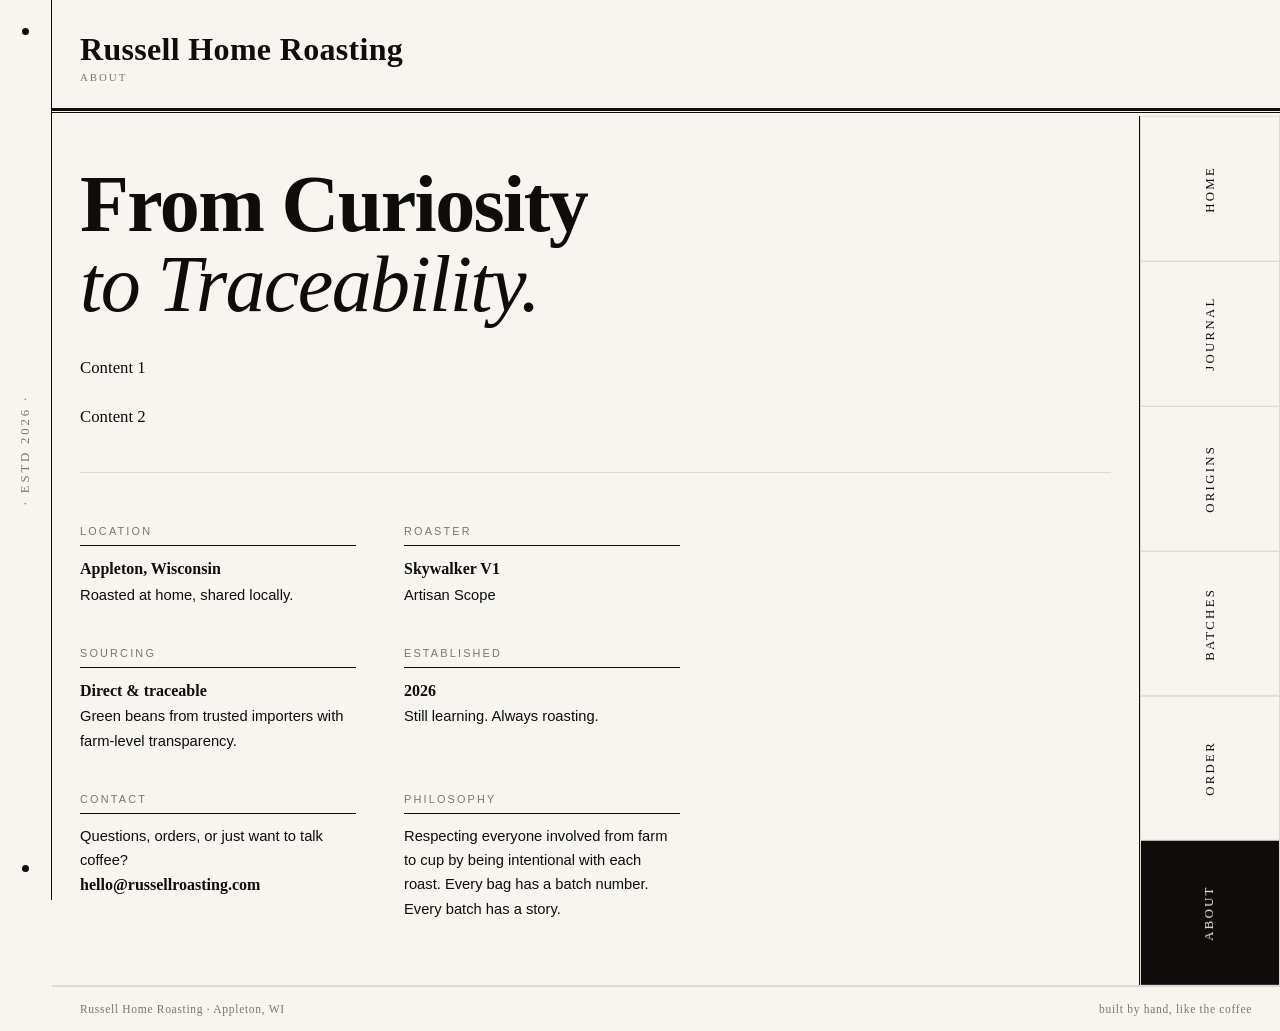
==== about.html @ a98177e1 "Update about.html" ====
<!DOCTYPE html>
<html lang="en">
<head>
  <meta charset="UTF-8" />
  <meta name="viewport" content="width=device-width, initial-scale=1.0" />
  <title>Russell Home Roasting — About</title>
  <link rel="stylesheet" href="rhr.css" />
</head>
<body>

  <aside class="rail" aria-hidden="true">
    <div class="rail-dot"></div>
    <div class="rail-text"> · Estd 2026 · </div>
    <div class="rail-dot"></div>
  </aside>

  <main class="page">
    <div class="content">

      <header>
        <h1 class="brand">
          Russell Home Roasting
          <span>About</span>
        </h1>
      </header>

      <div class="body-grid">

        <div class="main-panel">

          <div class="about-hero">
            <h2>From Curiosity<br><em>to Traceability.</em></h2>
            <p>Content 1</p>
            <p>Content 2</p>
          </div>

          <div class="details-grid">

            <div class="detail-block">
              <div class="detail-label">Location</div>
              <div class="detail-value">
                <strong>Appleton, Wisconsin</strong><br>
                Roasted at home, shared locally.
              </div>
            </div>

            <div class="detail-block">
              <div class="detail-label">Roaster</div>
              <div class="detail-value">
                <strong>Skywalker V1</strong><br>
				Artisan Scope
              </div>
            </div>

            <div class="detail-block">
              <div class="detail-label">Sourcing</div>
              <div class="detail-value">
                <strong>Direct &amp; traceable</strong><br>
                Green beans from trusted importers with farm-level transparency.
              </div>
            </div>

            <div class="detail-block">
              <div class="detail-label">Established</div>
              <div class="detail-value">
                <strong>2026</strong><br>
                Still learning. Always roasting.
              </div>
            </div>

            <div class="detail-block">
              <div class="detail-label">Contact</div>
              <div class="detail-value">
                Questions, orders, or just want to talk coffee?<br>
                <strong>hello@russellroasting.com</strong>
              </div>
            </div>

            <div class="detail-block">
              <div class="detail-label">Philosophy</div>
              <div class="detail-value">
                Respecting everyone involved from farm to cup by being intentional with each roast. Every bag has a batch number. Every batch has a story.
              </div>
            </div>

          </div>

        </div>

        <nav class="side-nav" aria-label="Main navigation">
          <a href="index.html">Home</a>
          <a href="journal.html">Journal</a>
          <a href="origins.html">Origins</a>
          <a href="batch.html">Batches</a>
          <a href="order.html">Order</a>
          <a href="about.html" class="active">About</a>
        </nav>

      </div>

      <footer>
        <span>Russell Home Roasting · Appleton, WI</span>
        <span>built by hand, like the coffee</span>
      </footer>

    </div>
  </main>

</body>
</html>
---- rhr.css ----
/* ════════════════════════════════════════════════
   Russell Home Roasting — Shared Stylesheet
   rhr.css
   ════════════════════════════════════════════════ */

/* ── TOKENS ── */
:root {
  --bg: #f7f5f0;
  --fg: #0e0d0b;
  --line: #0e0d0b;
  --muted: #7a7670;
  --soft: #dedad2;
}

/* ── RESET ── */
* { box-sizing: border-box; margin: 0; padding: 0; }

html, body {
  background: var(--bg);
  color: var(--fg);
  min-height: 100vh;
}

body {
  font-family: Georgia, "Times New Roman", Times, serif;
}

/* ── PAGE ENTRANCE ── */
.page {
  display: grid;
  grid-template-columns: 1fr;
  min-height: 100vh;
  opacity: 0;
  transform: translateY(40px);
  animation: rise 0.4s ease-out forwards;
}

@keyframes rise {
  to { opacity: 1; transform: translateY(0); }
}

/* ── LEFT RAIL ── */
.rail {
  position: fixed;
  left: 0; top: 0; bottom: 0;
  width: 52px;
  border-right: 1px solid var(--line);
  display: flex;
  flex-direction: column;
  align-items: center;
  justify-content: space-between;
  padding: 28px 0;
  z-index: 10;
  background: var(--bg);
}

.rail-dot {
  width: 7px; height: 7px;
  border-radius: 50%;
  background: var(--fg);
}

.rail-text {
  writing-mode: vertical-rl;
  text-orientation: mixed;
  transform: rotate(180deg);
  font-size: 0.8rem;
  letter-spacing: 0.22em;
  text-transform: uppercase;
  color: var(--muted);
}

/* ── MAIN CONTENT ── */
.content {
  margin-left: 52px;
  display: grid;
  grid-template-rows: auto 1fr auto;
  min-height: 100vh;
}

/* ── HEADER ── */
header {
  padding: 32px 28px 24px;
  border-bottom: 3px solid var(--line);
  position: relative;
  margin-bottom: 5px;
}

header::after {
  content: '';
  position: absolute;
  bottom: -5px;
  left: 0; right: 0;
  height: 1px;
  background: var(--line);
}

.brand {
  font-size: clamp(1.3rem, 4vw, 2rem);
  font-weight: 600;
  line-height: 1.1;
  letter-spacing: 0.01em;
}

.brand span {
  display: block;
  font-size: 0.68rem;
  font-weight: 400;
  letter-spacing: 0.18em;
  text-transform: uppercase;
  color: var(--muted);
  margin-top: 5px;
}

/* ── BODY GRID ── */
.body-grid {
  display: grid;
  grid-template-columns: 1fr 140px;
  border-bottom: 1px solid var(--soft);
}

/* ── MAIN PANEL ── */
.main-panel {
  padding: 48px 28px 64px;
  border-right: 1px solid var(--line);
}

/* ── HERO (home page) ── */
.hero {
  padding: 56px 28px 56px;
  border-right: 1px solid var(--line);
  display: flex;
  flex-direction: column;
  justify-content: center;
}

.hero h2 {
  font-size: clamp(2.6rem, 9vw, 5.5rem);
  font-weight: 600;
  line-height: 1.0;
  letter-spacing: -0.02em;
  margin-bottom: 32px;
}

.hero h2 em {
  font-style: italic;
  font-weight: 400;
}

.hero p {
  font-size: 0.93rem;
  line-height: 1.7;
  color: var(--muted);
  max-width: 340px;
}

/* ── SIDE NAV ── */
.side-nav {
  display: flex;
  flex-direction: column;
}

.side-nav a {
  flex: 1;
  display: flex;
  align-items: center;
  justify-content: center;
  writing-mode: vertical-rl;
  text-orientation: mixed;
  transform: rotate(180deg);
  font-size: 0.8rem;
  letter-spacing: 0.18em;
  text-transform: uppercase;
  color: var(--fg);
  text-decoration: none;
  border: 1px solid var(--soft);
  margin-bottom: -1px;
  transition: background 0.15s, color 0.15s;
  padding: 20px 0;
  white-space: nowrap;
}

.side-nav a:hover,
.side-nav a.active {
  background: var(--fg);
  color: var(--bg);
}

/* ── FOOTER ── */
footer {
  padding: 16px 28px;
  display: flex;
  justify-content: space-between;
  align-items: center;
  font-size: 0.72rem;
  color: var(--muted);
  letter-spacing: 0.06em;
  border-top: 1px solid var(--soft);
  flex-wrap: wrap;
  gap: 8px;
}

/* ── SECTION INTRO (shared hero heading style) ── */
.section-intro {
  margin-bottom: 40px;
  padding-bottom: 28px;
  border-bottom: 1px solid var(--soft);
}

.section-intro h2 {
  font-size: clamp(2rem, 6vw, 3.5rem);
  font-weight: 600;
  line-height: 1.0;
  letter-spacing: -0.02em;
  margin-bottom: 16px;
}

.section-intro h2 em {
  font-style: italic;
  font-weight: 400;
}

.section-intro p {
  font-size: 0.9rem;
  line-height: 1.7;
  color: var(--muted);
  max-width: 380px;
  font-family: Arial, Helvetica, sans-serif;
}

/* ════════════════════════════════════════════════
   ORIGINS PAGE
   ════════════════════════════════════════════════ */

.cards-grid {
  display: grid;
  grid-template-columns: repeat(auto-fill, minmax(300px, 1fr));
  gap: 1px;
  background: var(--line);
  border: 1px solid var(--line);
}

.origin-card {
  background: var(--bg);
  padding: 28px 24px 32px;
  display: flex;
  flex-direction: column;
  transition: background 0.18s;
}

.origin-card:hover {
  background: #f0ece4;
}

.card-country {
  font-size: clamp(1.5rem, 4vw, 2.2rem);
  font-weight: 600;
  line-height: 1.0;
  letter-spacing: -0.01em;
  margin-bottom: 4px;
}

.card-city {
  font-size: 0.78rem;
  letter-spacing: 0.16em;
  text-transform: uppercase;
  color: var(--muted);
  font-family: Arial, Helvetica, sans-serif;
  margin-bottom: 22px;
}

.card-divider {
  width: 100%;
  height: 1px;
  background: var(--line);
  margin-bottom: 20px;
}

.card-rows {
  display: flex;
  flex-direction: column;
  flex: 1;
}

.card-row {
  display: flex;
  justify-content: space-between;
  align-items: baseline;
  gap: 12px;
  padding: 8px 0;
  border-bottom: 1px solid var(--soft);
  font-size: 0.86rem;
}

.card-row:last-child {
  border-bottom: none;
}

.card-label {
  text-transform: uppercase;
  letter-spacing: 0.1em;
  font-size: 0.68rem;
  color: var(--muted);
  flex-shrink: 0;
  font-family: Arial, Helvetica, sans-serif;
}

.card-value {
  text-align: right;
  line-height: 1.4;
  font-family: Arial, Helvetica, sans-serif;
  font-size: 0.84rem;
}

.card-row.flavor .card-value {
  font-family: Georgia, "Times New Roman", Times, serif;
  font-style: italic;
  font-size: 0.88rem;
  color: var(--fg);
}

/* ════════════════════════════════════════════════
   ROAST RECORD LOOKUP PAGE (index.html)
   ════════════════════════════════════════════════ */

.lookup {
  border: 1px solid var(--line);
  padding: 20px;
  margin-bottom: 32px;
  background: var(--bg);
}

.lookup-label {
  font-size: 1.05rem;
  font-weight: 600;
  letter-spacing: 0.01em;
  margin-bottom: 8px;
}

.lookup-help {
  font-size: 0.82rem;
  color: var(--muted);
  margin-bottom: 14px;
  font-family: Arial, Helvetica, sans-serif;
}

.lookup-row {
  display: flex;
  gap: 10px;
  align-items: stretch;
}

input[type="text"] {
  flex: 1;
  min-width: 0;
  border: 1px solid var(--line);
  background: var(--bg);
  color: var(--fg);
  padding: 11px 14px;
  font-size: 0.9rem;
  font-family: Arial, Helvetica, sans-serif;
  border-radius: 0;
  outline: none;
  text-transform: uppercase;
  letter-spacing: 0.06em;
}

input[type="text"]:focus {
  outline: 2px solid var(--fg);
  outline-offset: 1px;
}

button {
  border: 1px solid var(--line);
  background: var(--fg);
  color: var(--bg);
  padding: 11px 18px;
  font-size: 0.75rem;
  letter-spacing: 0.14em;
  text-transform: uppercase;
  cursor: pointer;
  border-radius: 0;
  font-family: Arial, Helvetica, sans-serif;
  transition: background 0.15s, color 0.15s;
}

button:hover,
button:focus-visible {
  background: var(--bg);
  color: var(--fg);
}

.record {
  border-top: 3px solid var(--line);
  padding-top: 24px;
  position: relative;
}

.record::after {
  content: '';
  position: absolute;
  top: 3px;
  left: 0; right: 0;
  height: 1px;
  background: var(--line);
  margin-top: 2px;
}

.record-header {
  display: flex;
  justify-content: space-between;
  gap: 12px;
  align-items: flex-end;
  border-bottom: 1px solid var(--line);
  padding-bottom: 14px;
  margin-bottom: 24px;
}

.record-id {
  font-size: clamp(1.3rem, 4vw, 2rem);
  font-weight: 600;
  line-height: 1.1;
  letter-spacing: 0.01em;
}

.record-date {
  font-size: 0.78rem;
  color: var(--muted);
  letter-spacing: 0.12em;
  text-transform: uppercase;
  font-family: Arial, Helvetica, sans-serif;
}

.record-grid {
  display: grid;
  grid-template-columns: 1fr 1fr;
  gap: 28px 32px;
}

.section-title {
  font-size: 0.78rem;
  letter-spacing: 0.18em;
  text-transform: uppercase;
  color: var(--muted);
  margin-bottom: 10px;
  font-weight: 400;
}

.rows {
  border-top: 1px solid var(--line);
}

.row {
  display: flex;
  justify-content: space-between;
  gap: 14px;
  padding: 7px 0;
  border-bottom: 1px solid var(--soft);
  font-size: 0.88rem;
  font-family: Arial, Helvetica, sans-serif;
}

.row-label {
  text-transform: uppercase;
  letter-spacing: 0.08em;
  font-size: 0.72rem;
  color: var(--muted);
  font-family: Arial, Helvetica, sans-serif;
}

.row-value {
  text-align: right;
  font-variant-numeric: tabular-nums;
  color: var(--fg);
}

.full { grid-column: 1 / -1; }

.chart-wrap {
  border: 1px solid var(--line);
  padding: 12px;
  margin-top: 12px;
  background: var(--bg);
}

svg { width: 100%; height: auto; display: block; }

.axis, .grid, .curve, .marker { fill: none; stroke: var(--fg); }
.axis  { stroke-width: 1; }
.grid  { stroke-width: 0.5; stroke-dasharray: 2 3; stroke: var(--soft); }
.curve { stroke-width: 2; }
.marker { stroke-width: 1; stroke-dasharray: 5 4; stroke: var(--muted); }

.axis-text {
  fill: var(--muted);
  font-size: 10px;
  font-family: Arial, Helvetica, sans-serif;
}

.chart-note {
  font-size: 0.72rem;
  color: var(--muted);
  margin-top: 8px;
  letter-spacing: 0.06em;
  font-family: Arial, Helvetica, sans-serif;
}

.empty-state,
.error-state {
  font-size: 0.9rem;
  color: var(--muted);
  margin-top: 20px;
  font-family: Arial, Helvetica, sans-serif;
  letter-spacing: 0.03em;
}

.error-state {
  border-top: 1px solid var(--line);
  padding-top: 16px;
  color: var(--fg);
}

.error-hint {
  margin-top: 6px;
  color: var(--muted);
  font-size: 0.82rem;
}

/* ════════════════════════════════════════════════
   ABOUT PAGE
   ════════════════════════════════════════════════ */

.about-hero {
  margin-bottom: 52px;
  padding-bottom: 40px;
  border-bottom: 1px solid var(--soft);
}

.about-hero h2 {
  font-size: clamp(2.4rem, 8vw, 5rem);
  font-weight: 600;
  line-height: 1.0;
  letter-spacing: -0.02em;
  margin-bottom: 28px;
}

.about-hero h2 em {
  font-style: italic;
  font-weight: 400;
}

.about-hero p {
  font-size: 1.05rem;
  line-height: 1.85;
  color: var(--fg);
  max-width: 520px;
}

.about-hero p + p {
  margin-top: 18px;
}

.details-grid {
  display: grid;
  grid-template-columns: 1fr 1fr;
  gap: 40px 48px;
  max-width: 600px;
}

.detail-label {
  font-size: 0.68rem;
  letter-spacing: 0.2em;
  text-transform: uppercase;
  color: var(--muted);
  font-family: Arial, Helvetica, sans-serif;
  margin-bottom: 8px;
  padding-bottom: 8px;
  border-bottom: 1px solid var(--line);
}

.detail-value {
  font-size: 0.92rem;
  line-height: 1.65;
  font-family: Arial, Helvetica, sans-serif;
  color: var(--fg);
  margin-top: 10px;
}

.detail-value strong {
  font-family: Georgia, "Times New Roman", Times, serif;
  font-weight: 600;
  font-size: 1rem;
}

/* ════════════════════════════════════════════════
   MOBILE
   ════════════════════════════════════════════════ */

@media (max-width: 560px) {
  .rail { display: none; }
  .content { margin-left: 0; }

  header { padding: 24px 22px 20px; }
  footer { padding: 14px 22px; }

  .body-grid { grid-template-columns: 1fr; }

  .main-panel,
  .hero {
    border-right: none;
    padding: 32px 22px 48px;
  }

  .side-nav {
    flex-direction: row;
    flex-wrap: wrap;
    border-top: 1px solid var(--line);
  }

  .side-nav a {
    writing-mode: horizontal-tb;
    transform: none;
    flex: none;
    width: 50%;
    justify-content: flex-start;
    padding: 16px 22px;
    font-size: 0.8rem;
    border: none;
    border-bottom: 1px solid var(--soft);
    border-right: 1px solid var(--soft);
    margin-bottom: 0;
    white-space: normal;
  }

  .side-nav a:nth-child(even) { border-right: none; }

  /* Origins */
  .cards-grid { grid-template-columns: 1fr; }

  /* Record lookup */
  .lookup-row { flex-direction: column; }
  .record-header { flex-direction: column; align-items: flex-start; }
  .record-grid { grid-template-columns: 1fr; }
  .row { flex-direction: column; gap: 2px; }
  .row-value { text-align: left; }
  button { width: 100%; }

  /* About */
  .details-grid {
    grid-template-columns: 1fr;
    gap: 28px;
  }
}
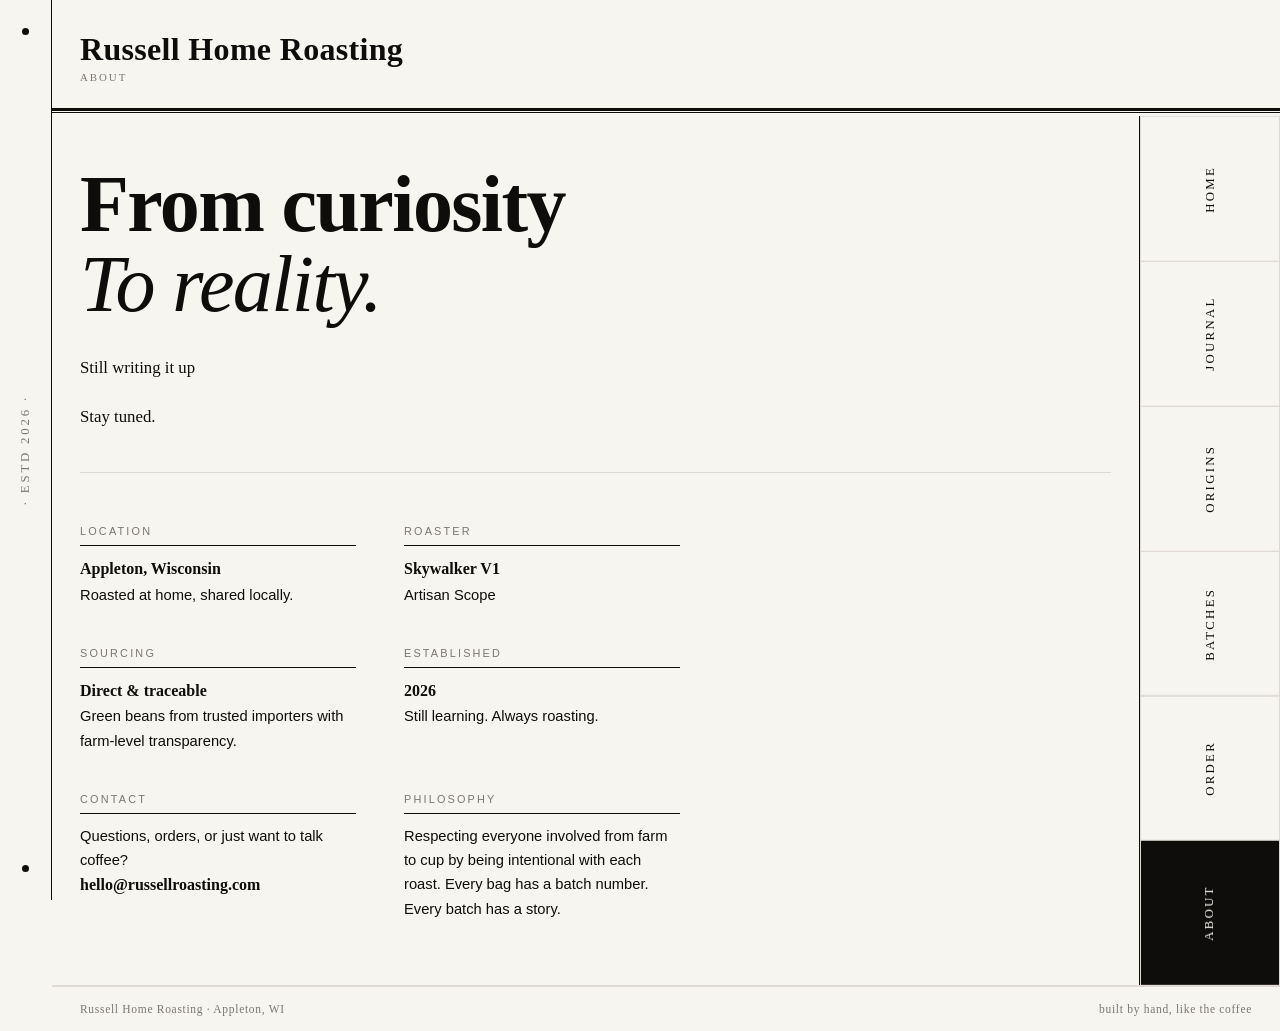
==== commit 17f45022: "Update about.html" ====
--- a/about.html
+++ b/about.html
@@ -29,9 +29,9 @@
         <div class="main-panel">
 
           <div class="about-hero">
-            <h2>From Curiosity<br><em>to Traceability.</em></h2>
-            <p>Content 1</p>
-            <p>Content 2</p>
+            <h2>From curiosity<br><em>To reality.</em></h2>
+            <p>Still writing it up<p>
+            <p>Stay tuned.</p>
           </div>
 
           <div class="details-grid">
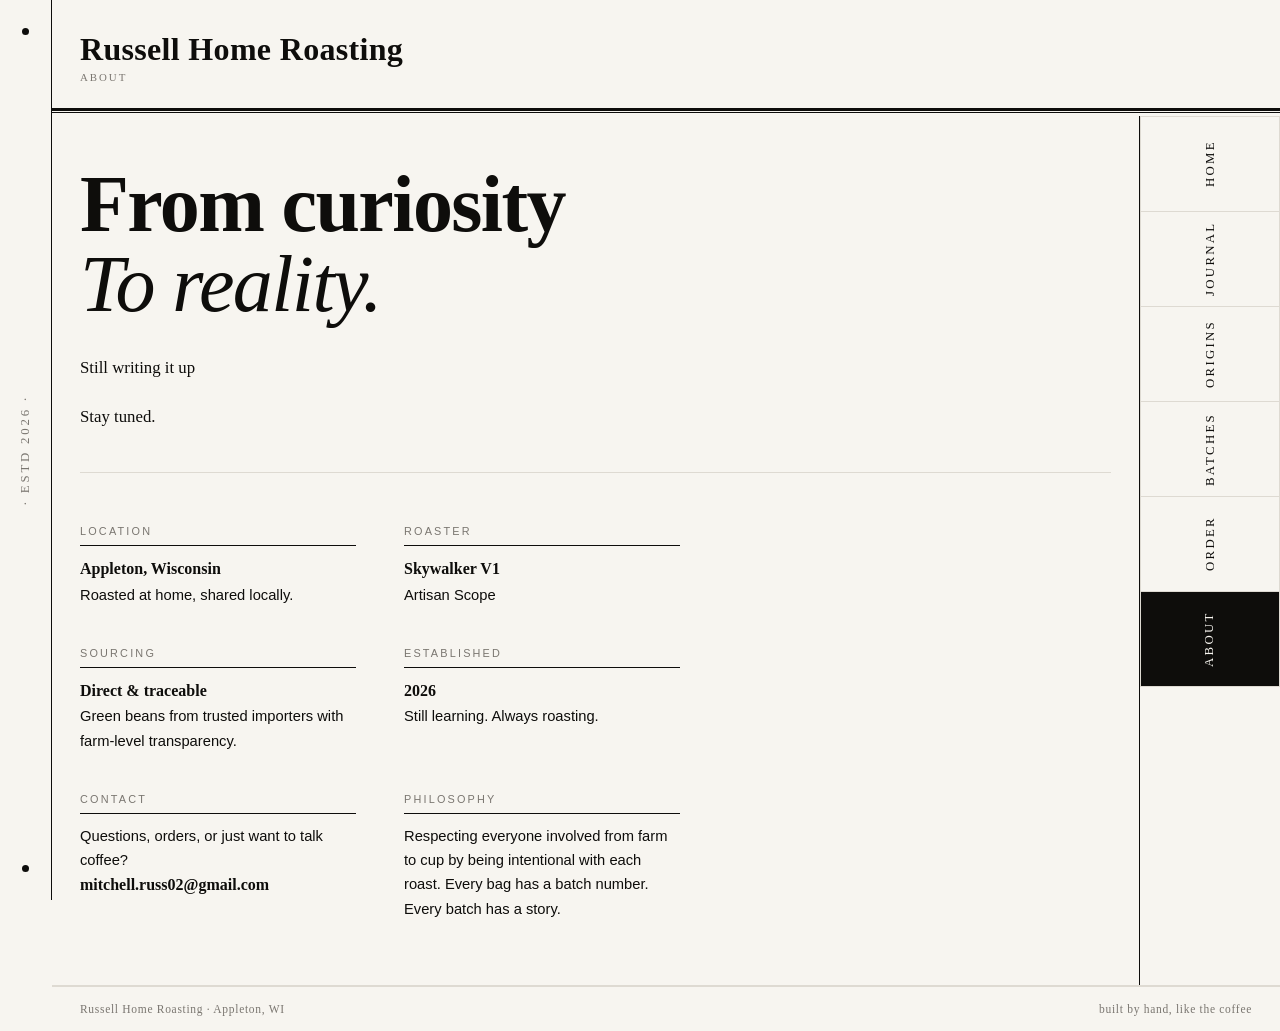
==== commit 98e24a41: "Add files via upload" ====
--- a/about.html
+++ b/about.html
@@ -72,7 +72,7 @@
               <div class="detail-label">Contact</div>
               <div class="detail-value">
                 Questions, orders, or just want to talk coffee?<br>
-                <strong>hello@russellroasting.com</strong>
+                <strong>mitchell.russ02@gmail.com</strong>
               </div>
             </div>
 
--- a/rhr.css
+++ b/rhr.css
@@ -161,7 +161,8 @@
 }
 
 .side-nav a {
-  flex: 1;
+  flex: none;
+  height: 96px;
   display: flex;
   align-items: center;
   justify-content: center;
@@ -176,7 +177,6 @@
   border: 1px solid var(--soft);
   margin-bottom: -1px;
   transition: background 0.15s, color 0.15s;
-  padding: 20px 0;
   white-space: nowrap;
 }
 
@@ -590,6 +590,118 @@
   font-family: Georgia, "Times New Roman", Times, serif;
   font-weight: 600;
   font-size: 1rem;
+}
+
+/* ════════════════════════════════════════════════
+   JOURNAL PAGE
+   ════════════════════════════════════════════════ */
+
+.journal-list {
+  display: flex;
+  flex-direction: column;
+  border: 1px solid var(--line);
+}
+
+.journal-card {
+  display: grid;
+  grid-template-columns: 220px 1fr;
+  border-bottom: 1px solid var(--line);
+  transition: background 0.18s;
+  text-decoration: none;
+  color: var(--fg);
+}
+
+.journal-card:last-child {
+  border-bottom: none;
+}
+
+.journal-card:hover {
+  background: #f0ece4;
+}
+
+/* Image slot */
+.journal-card-image {
+  border-right: 1px solid var(--line);
+  overflow: hidden;
+  background: var(--soft);
+  min-height: 180px;
+  position: relative;
+}
+
+.journal-card-image img {
+  width: 100%;
+  height: 100%;
+  object-fit: cover;
+  display: block;
+}
+
+/* Placeholder shown when no image is set */
+.journal-card-image.placeholder::after {
+  content: '';
+  position: absolute;
+  inset: 0;
+  background:
+    repeating-linear-gradient(
+      45deg,
+      transparent,
+      transparent 6px,
+      var(--soft) 6px,
+      var(--soft) 7px
+    );
+}
+
+/* Text area */
+.journal-card-body {
+  padding: 24px 28px;
+  display: flex;
+  flex-direction: column;
+  justify-content: space-between;
+  gap: 12px;
+}
+
+.journal-card-meta {
+  display: flex;
+  align-items: center;
+  gap: 14px;
+}
+
+.journal-card-date {
+  font-size: 0.7rem;
+  letter-spacing: 0.16em;
+  text-transform: uppercase;
+  color: var(--muted);
+  font-family: Arial, Helvetica, sans-serif;
+}
+
+.journal-card-tags {
+  display: flex;
+  gap: 6px;
+  flex-wrap: wrap;
+}
+
+.journal-tag {
+  font-size: 0.65rem;
+  letter-spacing: 0.12em;
+  text-transform: uppercase;
+  font-family: Arial, Helvetica, sans-serif;
+  color: var(--muted);
+  border: 1px solid var(--soft);
+  padding: 2px 8px;
+}
+
+.journal-card-title {
+  font-size: clamp(1.1rem, 2.5vw, 1.5rem);
+  font-weight: 600;
+  line-height: 1.15;
+  letter-spacing: -0.01em;
+}
+
+.journal-card-excerpt {
+  font-size: 0.86rem;
+  line-height: 1.65;
+  color: var(--muted);
+  font-family: Arial, Helvetica, sans-serif;
+  max-width: 480px;
 }
 
 /* ════════════════════════════════════════════════
@@ -645,6 +757,21 @@
   .row-value { text-align: left; }
   button { width: 100%; }
 
+  /* Journal */
+  .journal-card {
+    grid-template-columns: 1fr;
+  }
+
+  .journal-card-image {
+    border-right: none;
+    border-bottom: 1px solid var(--line);
+    min-height: 160px;
+  }
+
+  .journal-card-body {
+    padding: 20px 22px;
+  }
+
   /* About */
   .details-grid {
     grid-template-columns: 1fr;
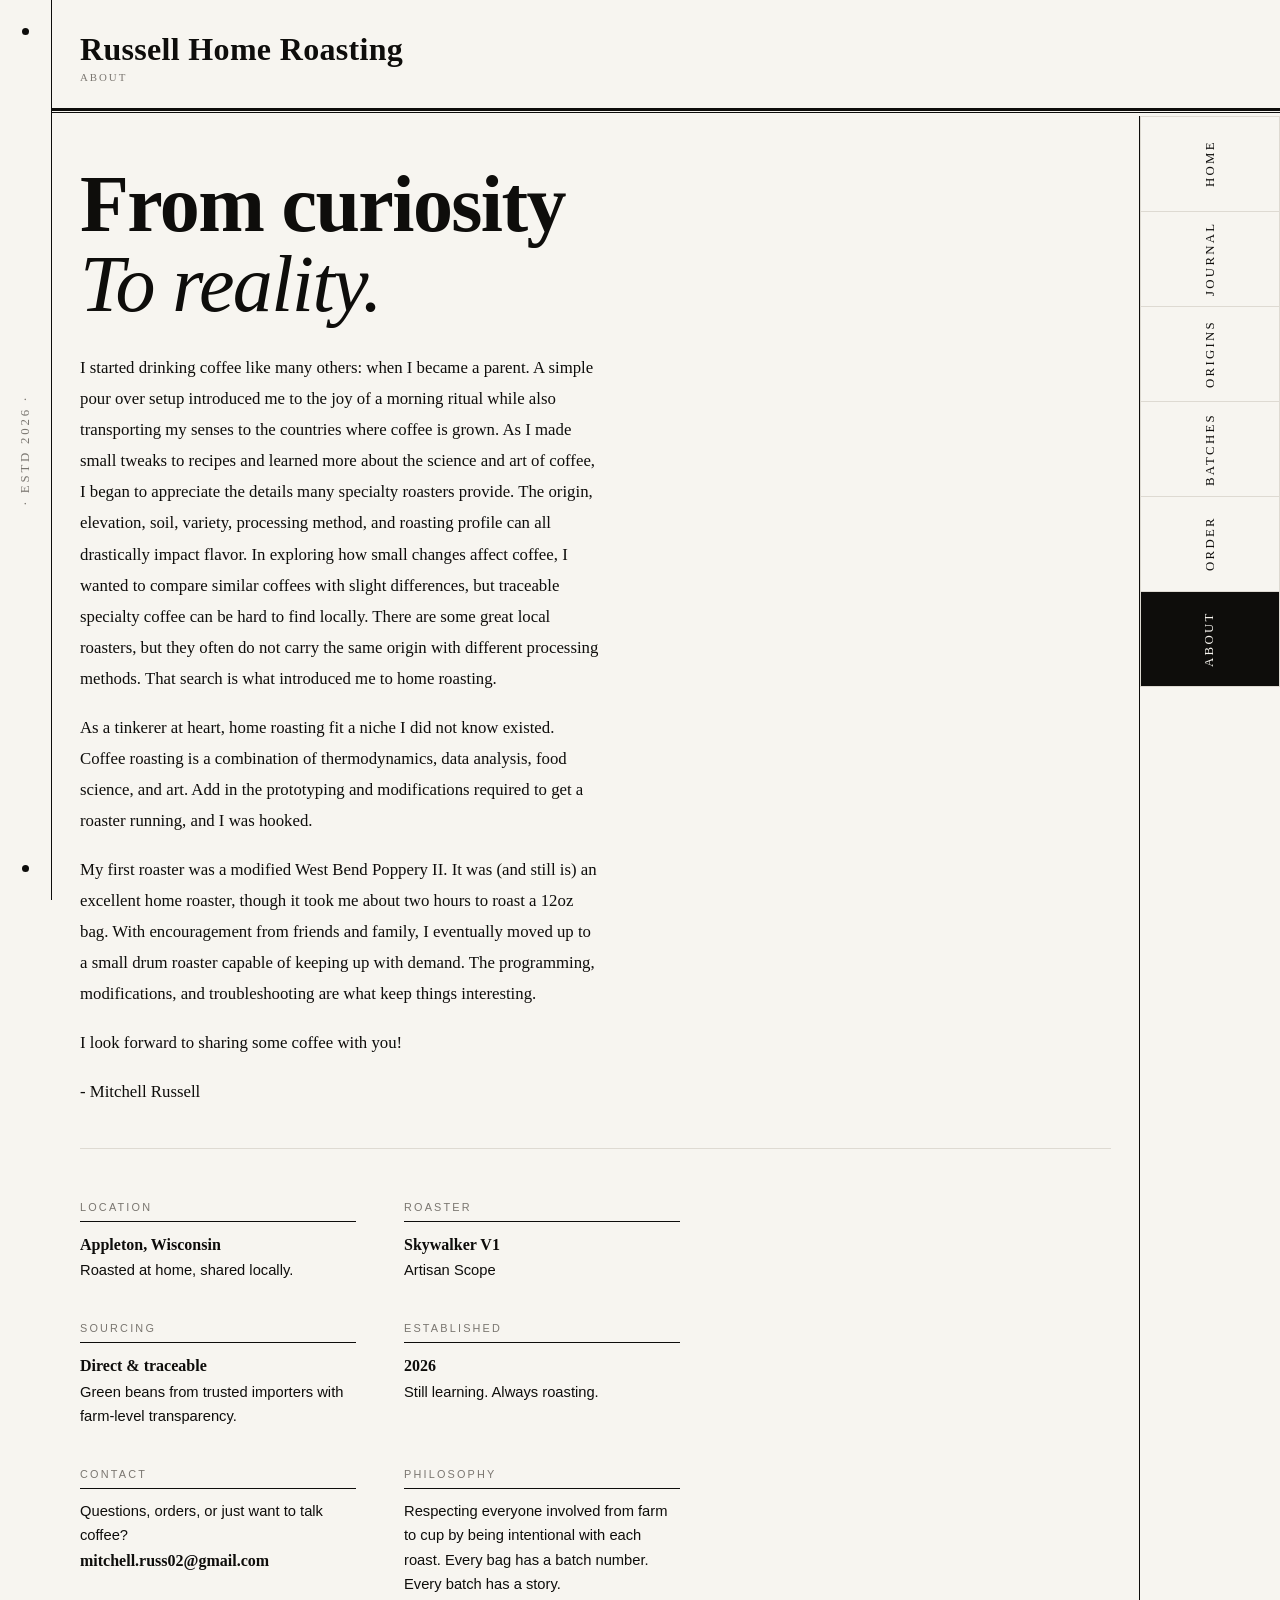
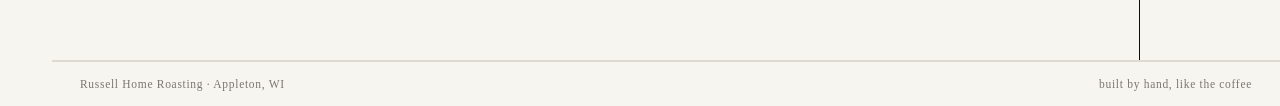
==== commit ba56c3c2: "Update about.html" ====
--- a/about.html
+++ b/about.html
@@ -30,8 +30,11 @@
 
           <div class="about-hero">
             <h2>From curiosity<br><em>To reality.</em></h2>
-            <p>Still writing it up<p>
-            <p>Stay tuned.</p>
+            <p>I started drinking coffee like many others: when I became a parent. A simple pour over setup introduced me to the joy of a morning ritual while also transporting my senses to the countries where coffee is grown. As I made small tweaks to recipes and learned more about the science and art of coffee, I began to appreciate the details many specialty roasters provide. The origin, elevation, soil, variety, processing method, and roasting profile can all drastically impact flavor. In exploring how small changes affect coffee, I wanted to compare similar coffees with slight differences, but traceable specialty coffee can be hard to find locally. There are some great local roasters, but they often do not carry the same origin with different processing methods. That search is what introduced me to home roasting.</p>
+            <p>As a tinkerer at heart, home roasting fit a niche I did not know existed. Coffee roasting is a combination of thermodynamics, data analysis, food science, and art. Add in the prototyping and modifications required to get a roaster running, and I was hooked.</p>
+			<p>My first roaster was a modified West Bend Poppery II. It was (and still is) an excellent home roaster, though it took me about two hours to roast a 12oz bag. With encouragement from friends and family, I eventually moved up to a small drum roaster capable of keeping up with demand. The programming, modifications, and troubleshooting are what keep things interesting.</p>
+			<p>I look forward to sharing some coffee with you!</p>
+			<p> - Mitchell Russell</p>
           </div>
 
           <div class="details-grid">
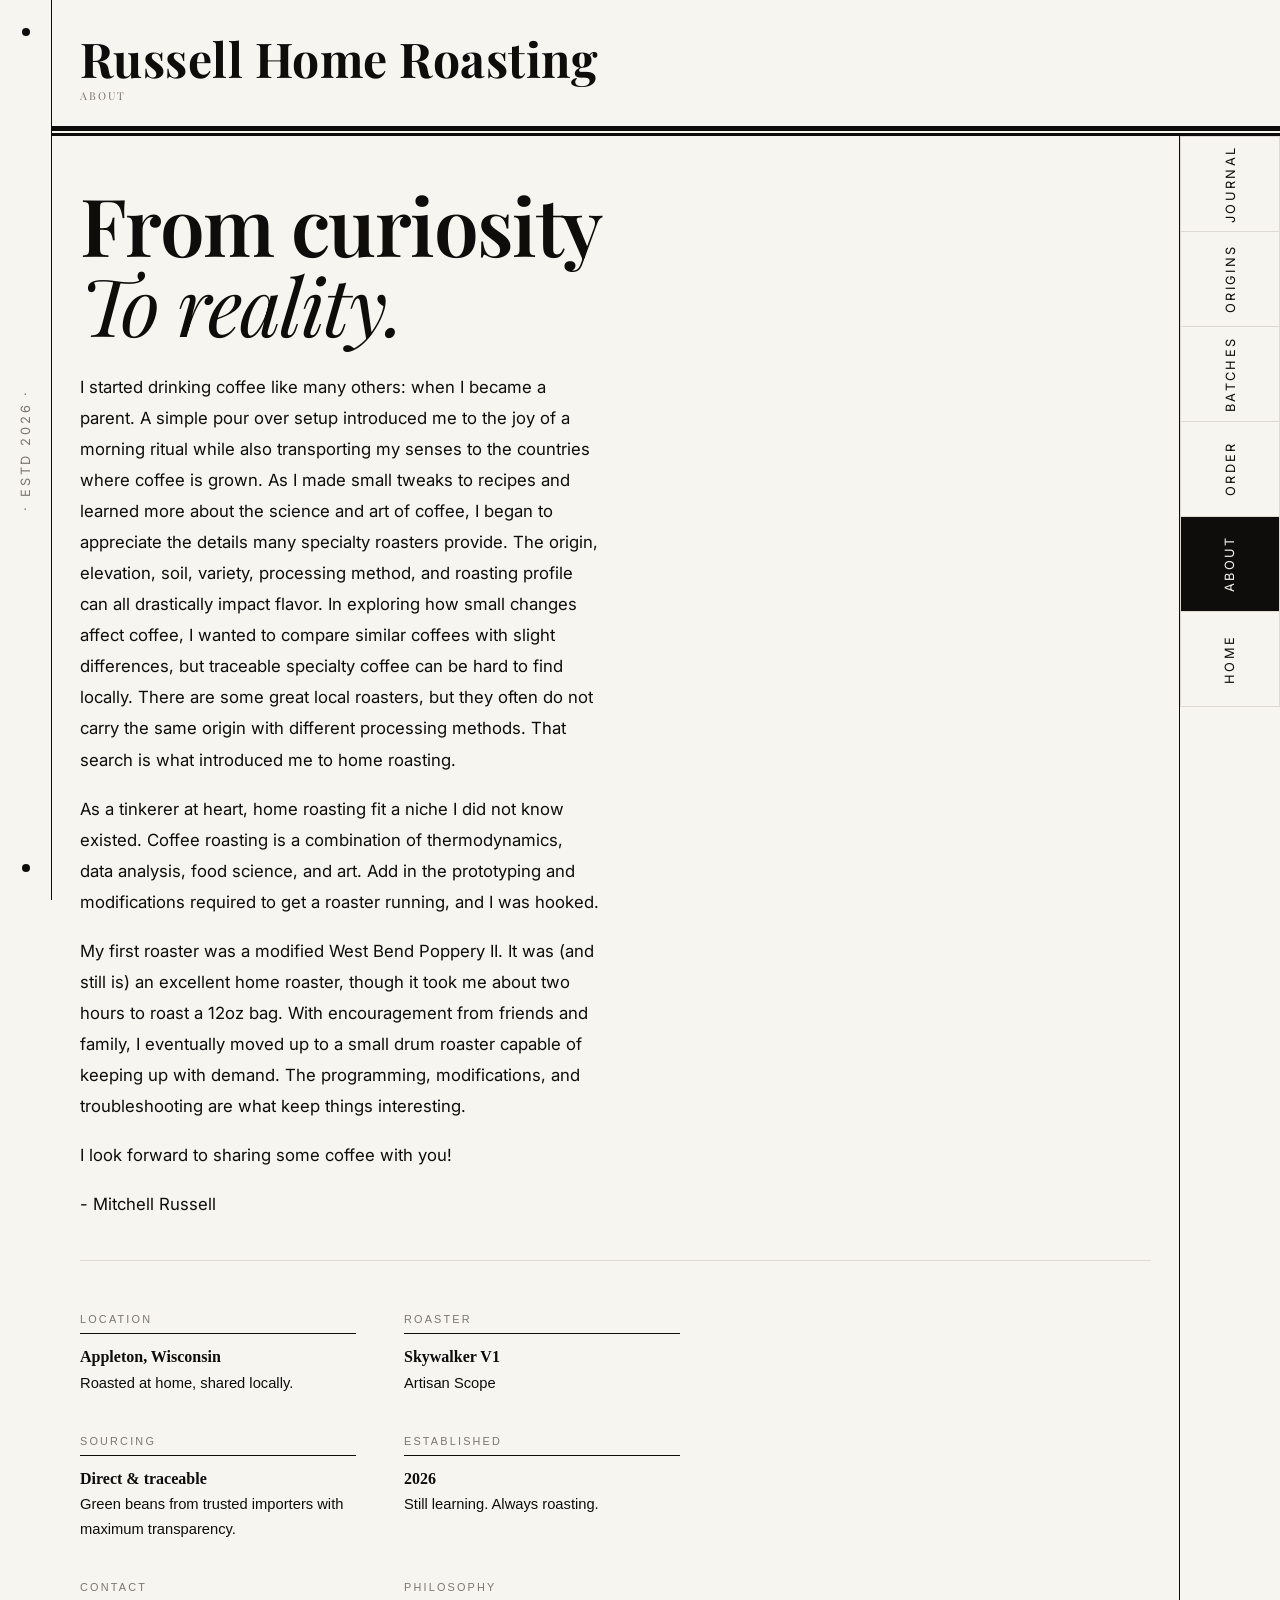
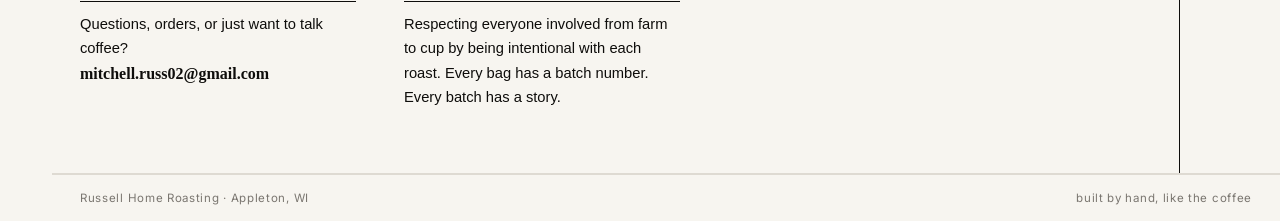
==== commit bd362506: "Add files via upload Overhauled" ====
--- a/about.html
+++ b/about.html
@@ -59,7 +59,7 @@
               <div class="detail-label">Sourcing</div>
               <div class="detail-value">
                 <strong>Direct &amp; traceable</strong><br>
-                Green beans from trusted importers with farm-level transparency.
+                Green beans from trusted importers with maximum transparency.
               </div>
             </div>
 
@@ -91,12 +91,12 @@
         </div>
 
         <nav class="side-nav" aria-label="Main navigation">
-          <a href="index.html">Home</a>
           <a href="journal.html">Journal</a>
           <a href="origins.html">Origins</a>
-          <a href="batch.html">Batches</a>
+          <a href="batch-lookup.html">Batches</a>
           <a href="order.html">Order</a>
           <a href="about.html" class="active">About</a>
+		  <a href="index.html">Home</a>
         </nav>
 
       </div>
--- a/rhr.css
+++ b/rhr.css
@@ -2,6 +2,10 @@
    Russell Home Roasting — Shared Stylesheet
    rhr.css
    ════════════════════════════════════════════════ */
+/* Google Font Import */
+@import url('https://fonts.googleapis.com/css2?family=Inter:opsz,wght@14..32,100..900&family=Playfair+Display:ital,wght@0,400..900;1,400..900&family=Special+Elite&display=swap');
+
+
 
 /* ── TOKENS ── */
 :root {
@@ -22,7 +26,11 @@
 }
 
 body {
-  font-family: Georgia, "Times New Roman", Times, serif;
+  font-family: "Inter", Georgia, "Times New Roman", Times, serif;
+}
+
+h1, h2 {
+  font-family: "Playfair Display", Georgia, "Times New Roman", Times, serif;
 }
 
 /* ── PAGE ENTRANCE ── */
@@ -32,7 +40,7 @@
   min-height: 100vh;
   opacity: 0;
   transform: translateY(40px);
-  animation: rise 0.4s ease-out forwards;
+  animation: rise .7s ease-out forwards;
 }
 
 @keyframes rise {
@@ -55,7 +63,7 @@
 }
 
 .rail-dot {
-  width: 7px; height: 7px;
+  width: 8px; height: 8px;
   border-radius: 50%;
   background: var(--fg);
 }
@@ -81,7 +89,7 @@
 /* ── HEADER ── */
 header {
   padding: 32px 28px 24px;
-  border-bottom: 3px solid var(--line);
+  border-bottom: 5px solid var(--line);
   position: relative;
   margin-bottom: 5px;
 }
@@ -89,15 +97,16 @@
 header::after {
   content: '';
   position: absolute;
-  bottom: -5px;
+  bottom: -10px;
   left: 0; right: 0;
-  height: 1px;
+  height: 3px;
   background: var(--line);
 }
 
 .brand {
-  font-size: clamp(1.3rem, 4vw, 2rem);
-  font-weight: 600;
+  font-family: "Playfair Display", Georgia, serif;
+  font-size: clamp(2.5rem, 4vw, 3rem);
+  font-weight: 700;
   line-height: 1.1;
   letter-spacing: 0.01em;
 }
@@ -115,7 +124,7 @@
 /* ── BODY GRID ── */
 .body-grid {
   display: grid;
-  grid-template-columns: 1fr 140px;
+  grid-template-columns: 1fr 100px;
   border-bottom: 1px solid var(--soft);
 }
 
@@ -135,6 +144,7 @@
 }
 
 .hero h2 {
+  font-family: "Playfair Display", Georgia, serif;
   font-size: clamp(2.6rem, 9vw, 5.5rem);
   font-weight: 600;
   line-height: 1.0;
@@ -143,6 +153,7 @@
 }
 
 .hero h2 em {
+  font-family: "Playfair Display", Georgia, serif;
   font-style: italic;
   font-weight: 400;
 }
@@ -169,6 +180,7 @@
   writing-mode: vertical-rl;
   text-orientation: mixed;
   transform: rotate(180deg);
+  font-weight: 400;
   font-size: 0.8rem;
   letter-spacing: 0.18em;
   text-transform: uppercase;
@@ -253,6 +265,7 @@
 }
 
 .card-country {
+  font-family: "Special Elite", Georgia, serif;
   font-size: clamp(1.5rem, 4vw, 2.2rem);
   font-weight: 600;
   line-height: 1.0;
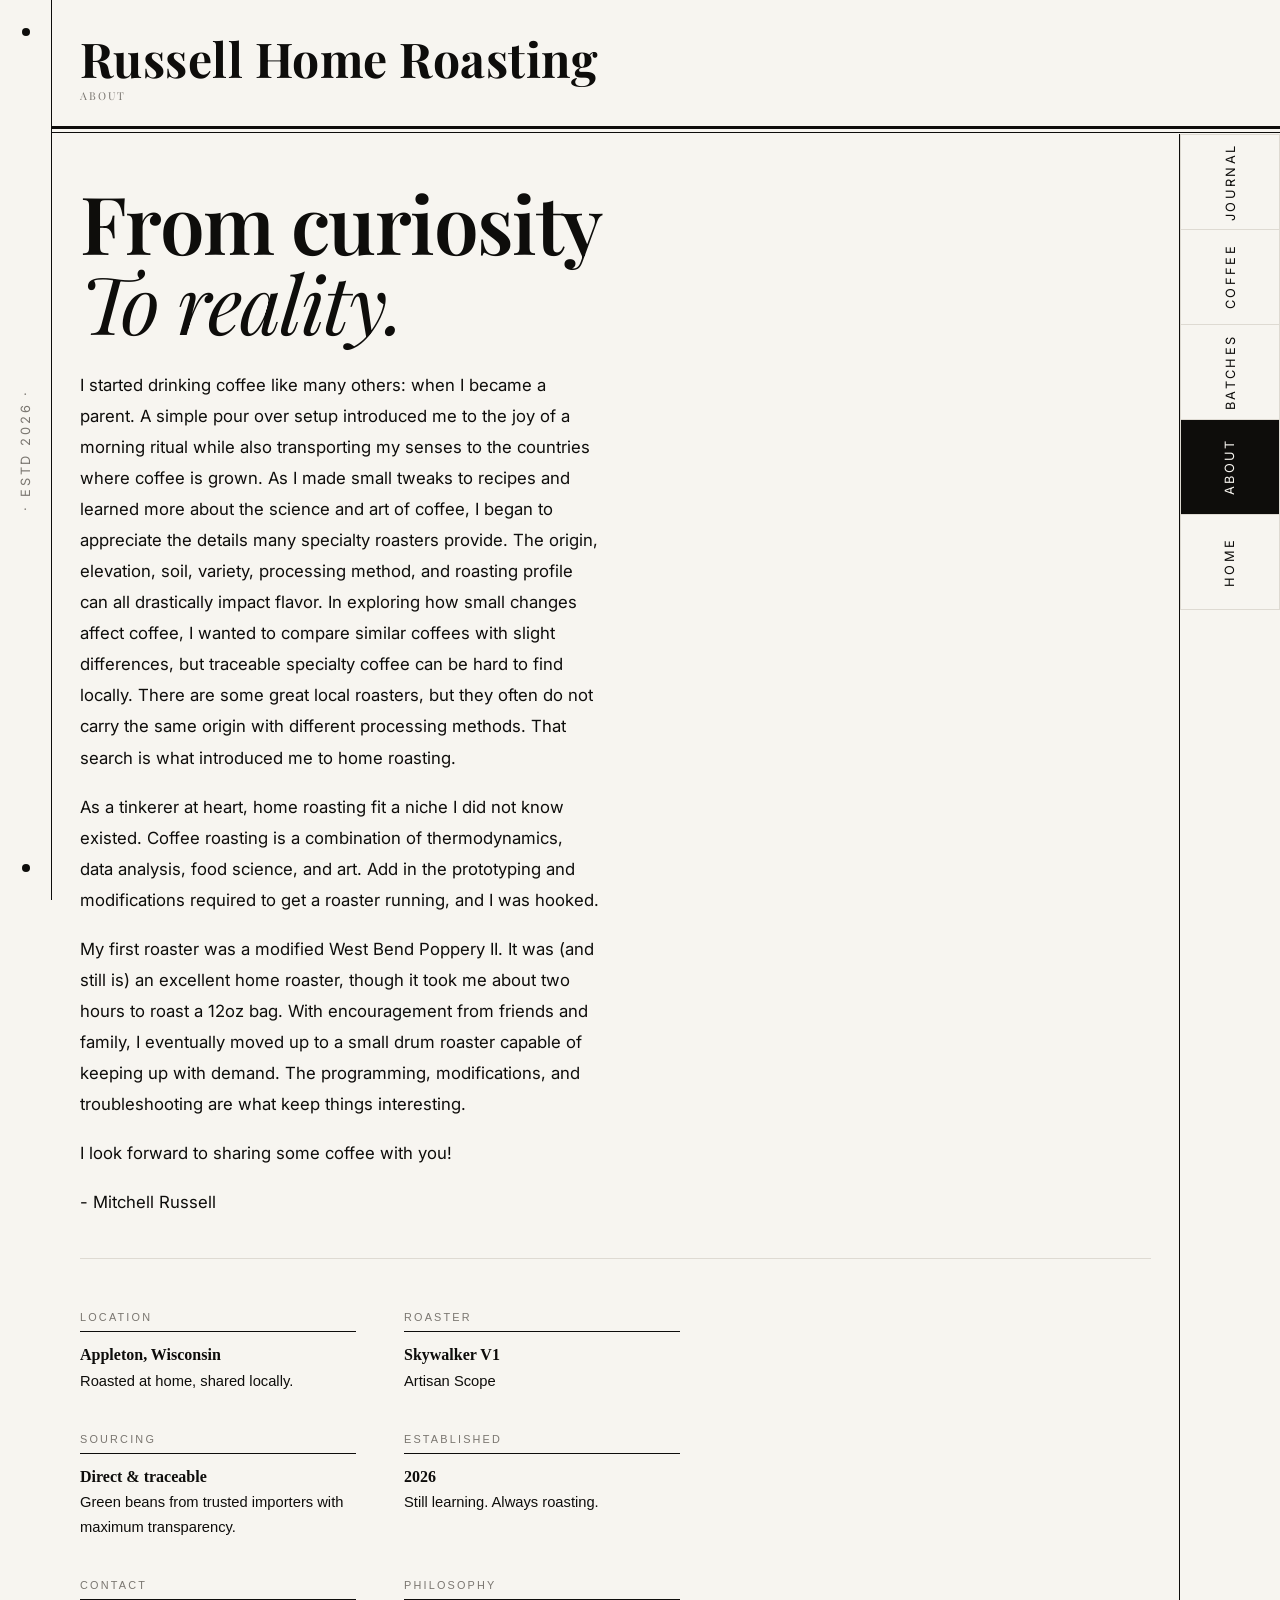
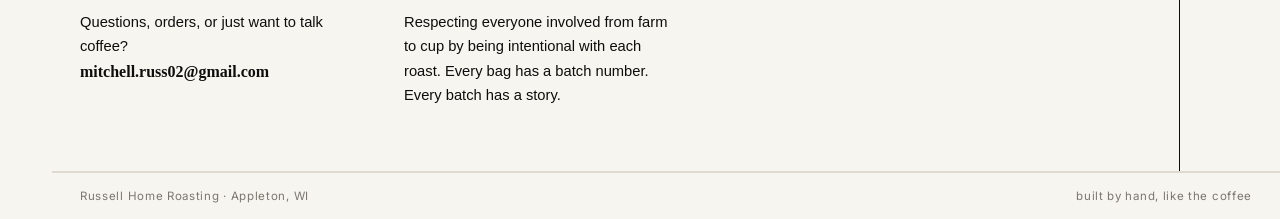
==== commit 0aea7381: "Add files via upload Switch to Apps Script ordering" ====
--- a/about.html
+++ b/about.html
@@ -92,9 +92,9 @@
 
         <nav class="side-nav" aria-label="Main navigation">
           <a href="journal.html">Journal</a>
-          <a href="origins.html">Origins</a>
+          <a href="coffee.html">Coffee</a>
           <a href="batch-lookup.html">Batches</a>
-          <a href="order.html">Order</a>
+          <!--<a href="order.html">Order</a>-->
           <a href="about.html" class="active">About</a>
 		  <a href="index.html">Home</a>
         </nav>
--- a/rhr.css
+++ b/rhr.css
@@ -89,7 +89,7 @@
 /* ── HEADER ── */
 header {
   padding: 32px 28px 24px;
-  border-bottom: 5px solid var(--line);
+  border-bottom: 3px solid var(--line);
   position: relative;
   margin-bottom: 5px;
 }
@@ -97,9 +97,9 @@
 header::after {
   content: '';
   position: absolute;
-  bottom: -10px;
+  bottom: -7px;
   left: 0; right: 0;
-  height: 3px;
+  height: 1px;
   background: var(--line);
 }
 
@@ -280,6 +280,37 @@
   color: var(--muted);
   font-family: Arial, Helvetica, sans-serif;
   margin-bottom: 22px;
+}
+
+.card-head {
+  display: flex;
+  justify-content: space-between;
+  align-items: flex-start;
+  gap: 14px;
+}
+
+.card-titles { min-width: 0; }
+
+.card-price {
+  flex-shrink: 0;
+  text-align: right;
+  border: 1px solid var(--line);
+  padding: 6px 11px;
+  font-family: Arial, Helvetica, sans-serif;
+  font-size: 0.84rem;
+  font-weight: 700;
+  letter-spacing: 0.01em;
+  white-space: nowrap;
+}
+
+.card-price-unit {
+  display: block;
+  margin-top: 2px;
+  font-weight: 400;
+  font-size: 0.6rem;
+  letter-spacing: 0.12em;
+  text-transform: uppercase;
+  color: var(--muted);
 }
 
 .card-divider {
@@ -791,3 +822,281 @@
     gap: 28px;
   }
 }
+
+/* ════════════════════════════════════════════════
+   ORDER EXPERIENCE — card selection, floating tab,
+   side drawer, form controls
+   ════════════════════════════════════════════════ */
+
+.origin-card { cursor: pointer; position: relative; }
+
+.origin-card.selected { background: #f0ece4; }
+
+.origin-card.selected::before {
+  content: '✓ Selected';
+  position: absolute;
+  top: 14px;
+  left: 14px;
+  font-family: Arial, Helvetica, sans-serif;
+  font-size: 0.6rem;
+  letter-spacing: 0.14em;
+  text-transform: uppercase;
+  color: var(--bg);
+  background: var(--fg);
+  padding: 4px 8px;
+}
+
+/* Order bar — full-width, slides up from the bottom once a card is selected */
+.order-fab {
+  position: fixed;
+  left: 0;
+  right: 0;
+  bottom: 0;
+  z-index: 40;
+  background: var(--fg);
+  color: var(--bg);
+  border-top: 1px solid var(--line);
+  padding: 18px 24px;
+  text-align: center;
+  font-size: 0.8rem;
+  letter-spacing: 0.16em;
+  text-transform: uppercase;
+  font-family: Arial, Helvetica, sans-serif;
+  cursor: pointer;
+  transform: translateY(100%);
+  transition: transform 0.35s ease, padding-bottom 0.2s ease;
+}
+
+.order-fab.show { transform: translateY(0); }
+
+.order-fab:hover,
+.order-fab:focus-visible { padding-bottom: 24px; }
+
+/* Dimmed backdrop behind the drawer */
+.order-overlay {
+  position: fixed;
+  inset: 0;
+  background: rgba(14, 13, 11, 0.45);
+  opacity: 0;
+  pointer-events: none;
+  transition: opacity 0.3s ease;
+  z-index: 49;
+}
+
+.order-overlay.open { opacity: 1; pointer-events: auto; }
+
+/* Order form drawer — slides in from the right */
+.order-drawer {
+  position: fixed;
+  top: 0;
+  right: 0;
+  bottom: 0;
+  width: min(440px, 92vw);
+  background: var(--bg);
+  border-left: 1px solid var(--line);
+  transform: translateX(100%);
+  transition: transform 0.35s ease;
+  z-index: 50;
+  overflow-y: auto;
+  display: flex;
+  flex-direction: column;
+}
+
+.order-drawer.open { transform: translateX(0); }
+
+.order-drawer-header {
+  padding: 24px 28px 20px;
+  border-bottom: 1px solid var(--line);
+  display: flex;
+  justify-content: space-between;
+  align-items: flex-start;
+  gap: 12px;
+}
+
+.order-drawer-title {
+  font-family: "Playfair Display", Georgia, serif;
+  font-size: 1.5rem;
+  font-weight: 600;
+  line-height: 1.15;
+}
+
+.order-drawer-sub {
+  font-size: 0.72rem;
+  letter-spacing: 0.14em;
+  text-transform: uppercase;
+  color: var(--muted);
+  font-family: Arial, Helvetica, sans-serif;
+  margin-top: 6px;
+}
+
+.order-drawer-close {
+  border: 1px solid var(--line);
+  background: var(--bg);
+  color: var(--fg);
+  width: 32px;
+  height: 32px;
+  flex-shrink: 0;
+  font-size: 1.1rem;
+  line-height: 1;
+  padding: 0;
+  cursor: pointer;
+}
+
+.order-drawer-close:hover { background: var(--fg); color: var(--bg); }
+
+.order-form {
+  padding: 24px 28px 40px;
+  display: flex;
+  flex-direction: column;
+  gap: 20px;
+  flex: 1;
+}
+
+.field {
+  display: flex;
+  flex-direction: column;
+  gap: 8px;
+}
+
+.field.hidden { display: none; }
+
+.field-label {
+  font-size: 0.68rem;
+  letter-spacing: 0.14em;
+  text-transform: uppercase;
+  color: var(--muted);
+  font-family: Arial, Helvetica, sans-serif;
+}
+
+.field input[type="text"],
+.field input[type="email"],
+.field input[type="tel"],
+.field select,
+.field textarea {
+  border: 1px solid var(--line);
+  background: var(--bg);
+  color: var(--fg);
+  padding: 11px 14px;
+  font-size: 0.9rem;
+  font-family: Arial, Helvetica, sans-serif;
+  border-radius: 0;
+  outline: none;
+  width: 100%;
+  text-transform: none;
+  letter-spacing: normal;
+}
+
+.field textarea { resize: vertical; min-height: 80px; }
+
+.field input:focus,
+.field select:focus,
+.field textarea:focus {
+  outline: 2px solid var(--fg);
+  outline-offset: 1px;
+}
+
+.toggle-group { display: flex; gap: 8px; flex-wrap: wrap; }
+
+.toggle-option {
+  flex: 1;
+  min-width: 90px;
+  text-align: center;
+  border: 1px solid var(--line);
+  padding: 11px 10px;
+  font-size: 0.75rem;
+  letter-spacing: 0.1em;
+  text-transform: uppercase;
+  font-family: Arial, Helvetica, sans-serif;
+  cursor: pointer;
+  transition: background 0.15s, color 0.15s;
+  user-select: none;
+}
+
+.toggle-option.active { background: var(--fg); color: var(--bg); }
+
+.field-hint {
+  font-size: 0.74rem;
+  color: var(--muted);
+  text-transform: none;
+  letter-spacing: normal;
+}
+
+.quantity-stepper {
+  display: flex;
+  align-items: stretch;
+  border: 1px solid var(--line);
+  width: fit-content;
+}
+
+.quantity-btn {
+  background: var(--bg);
+  color: var(--fg);
+  border: none;
+  width: 40px;
+  font-size: 1rem;
+  font-family: Arial, Helvetica, sans-serif;
+  cursor: pointer;
+  transition: background 0.15s, color 0.15s;
+}
+
+.quantity-btn:hover { background: var(--fg); color: var(--bg); }
+
+.quantity-stepper input[type="number"] {
+  border: none;
+  border-left: 1px solid var(--line);
+  border-right: 1px solid var(--line);
+  width: 56px;
+  text-align: center;
+  padding: 11px 4px;
+  font-size: 0.9rem;
+  font-family: Arial, Helvetica, sans-serif;
+  -moz-appearance: textfield;
+}
+
+.quantity-stepper input[type="number"]::-webkit-outer-spin-button,
+.quantity-stepper input[type="number"]::-webkit-inner-spin-button {
+  -webkit-appearance: none;
+  margin: 0;
+}
+
+.order-price-row {
+  display: flex;
+  justify-content: space-between;
+  align-items: baseline;
+  border-top: 1px solid var(--line);
+  border-bottom: 1px solid var(--line);
+  padding: 14px 2px;
+}
+
+.order-price-label {
+  font-size: 0.68rem;
+  letter-spacing: 0.14em;
+  text-transform: uppercase;
+  color: var(--muted);
+  font-family: Arial, Helvetica, sans-serif;
+}
+
+.order-price-value {
+  font-family: "Special Elite", Georgia, serif;
+  font-size: 1.3rem;
+  font-weight: 600;
+}
+
+.order-submit { margin-top: 8px; padding: 14px 18px; font-size: 0.8rem; width: 100%; }
+
+.order-status {
+  font-size: 0.82rem;
+  font-family: Arial, Helvetica, sans-serif;
+  padding: 12px 14px;
+  border: 1px solid var(--line);
+  display: none;
+}
+
+.order-status.show { display: block; }
+.order-status.success { background: #eef4ea; }
+.order-status.error { background: #f6e7e4; }
+
+@media (max-width: 560px) {
+  .order-fab { padding: 15px 16px; font-size: 0.72rem; }
+  .order-drawer { width: 100vw; }
+}
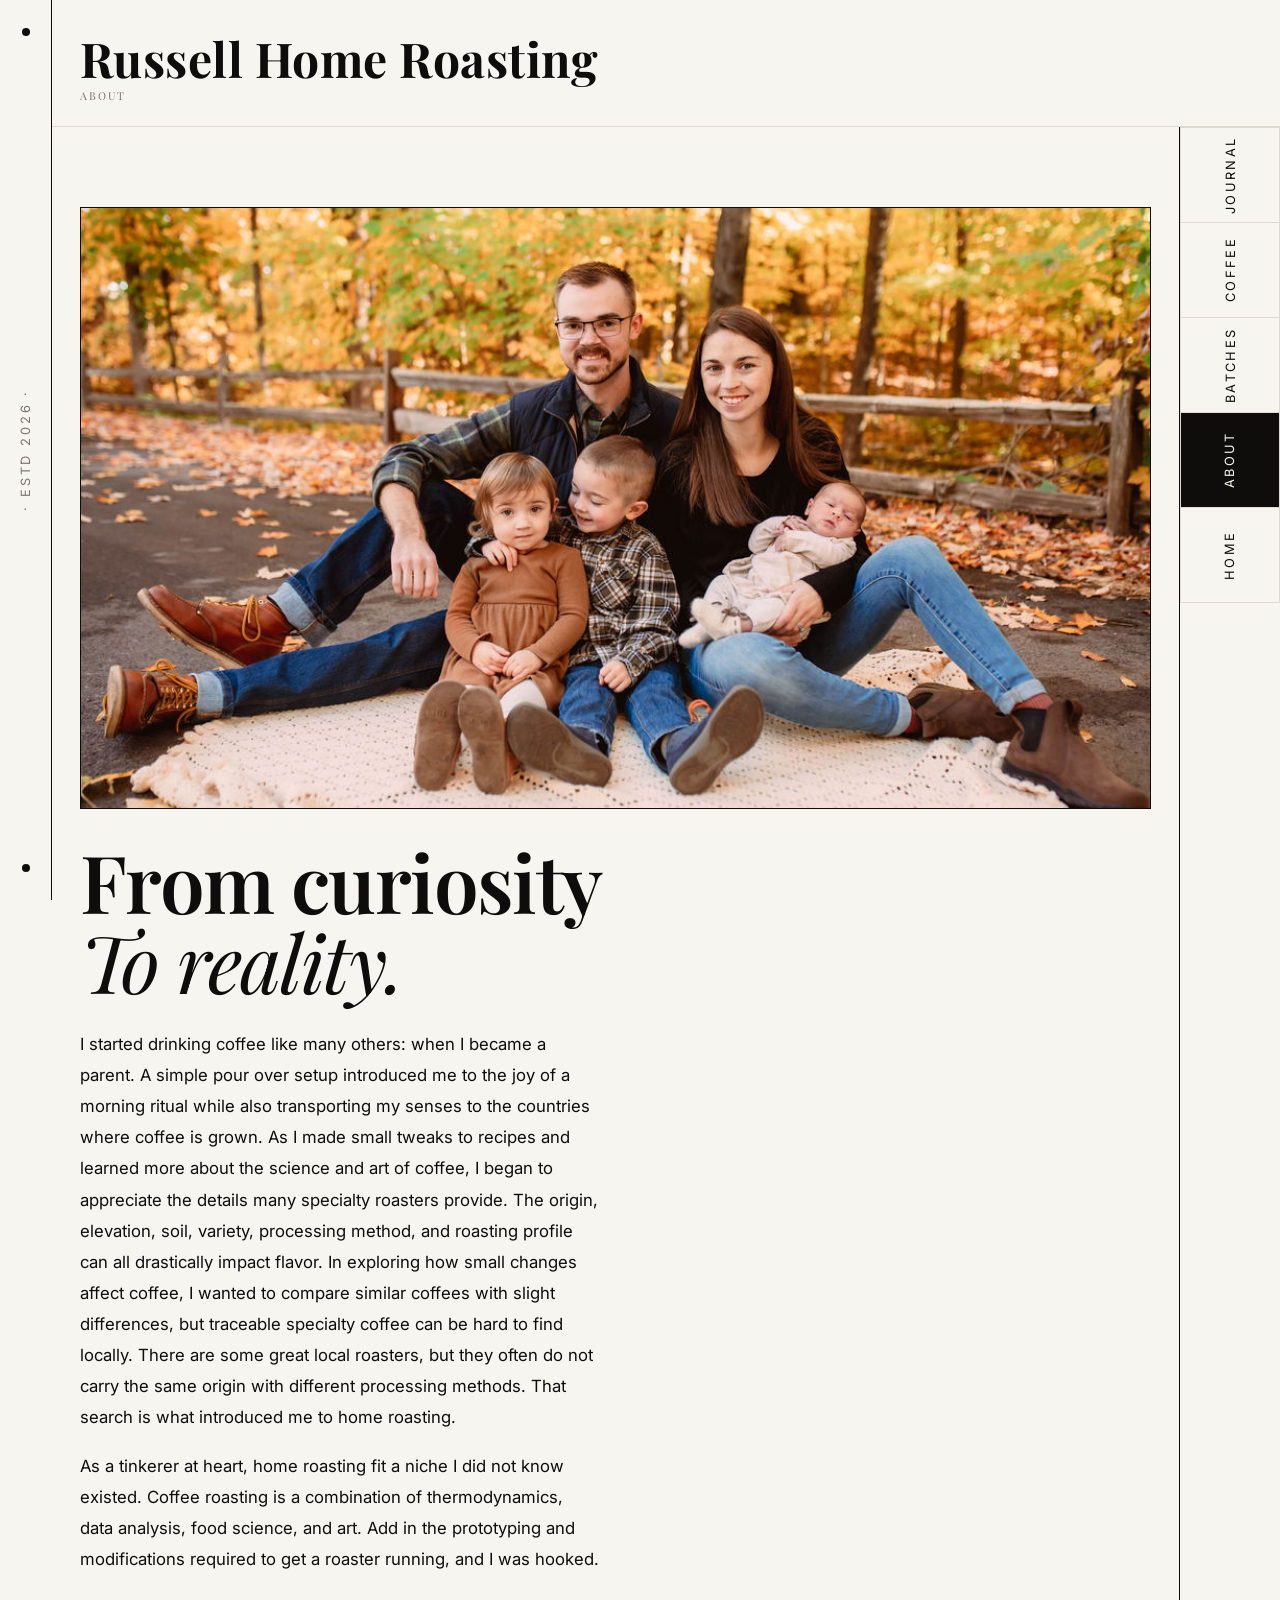
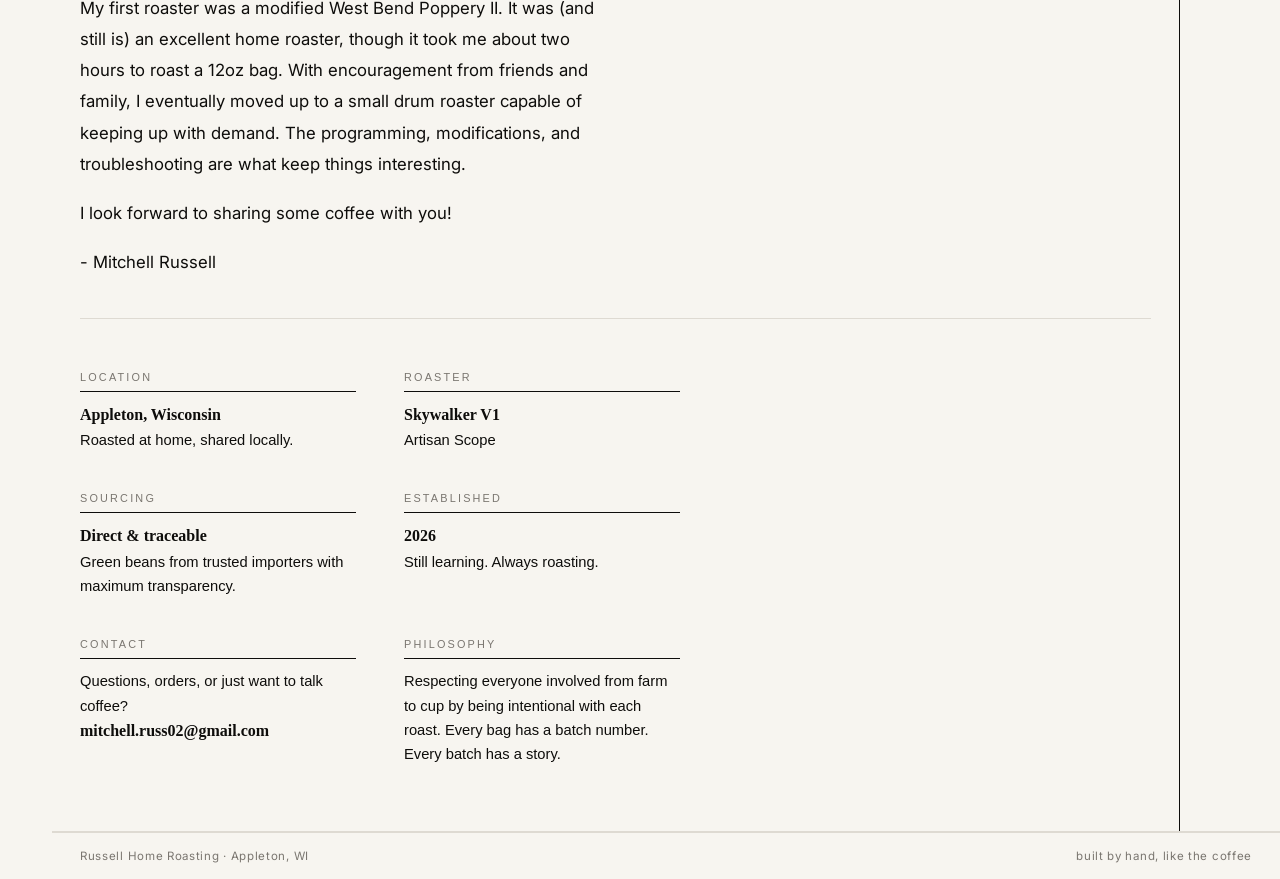
==== commit 3e4afbdc: "Add files via upload" ====
--- a/about.html
+++ b/about.html
@@ -5,6 +5,7 @@
   <meta name="viewport" content="width=device-width, initial-scale=1.0" />
   <title>Russell Home Roasting — About</title>
   <link rel="stylesheet" href="rhr.css" />
+  <link rel="stylesheet" href="rhr-bg-additions.css" />
 </head>
 <body>
 
@@ -26,9 +27,14 @@
 
       <div class="body-grid">
 
+
+
         <div class="main-panel">
 
           <div class="about-hero">
+            <div class="hero-photo-panel">
+            <img src="/images/family.jpg">
+          </div>
             <h2>From curiosity<br><em>To reality.</em></h2>
             <p>I started drinking coffee like many others: when I became a parent. A simple pour over setup introduced me to the joy of a morning ritual while also transporting my senses to the countries where coffee is grown. As I made small tweaks to recipes and learned more about the science and art of coffee, I began to appreciate the details many specialty roasters provide. The origin, elevation, soil, variety, processing method, and roasting profile can all drastically impact flavor. In exploring how small changes affect coffee, I wanted to compare similar coffees with slight differences, but traceable specialty coffee can be hard to find locally. There are some great local roasters, but they often do not carry the same origin with different processing methods. That search is what introduced me to home roasting.</p>
             <p>As a tinkerer at heart, home roasting fit a niche I did not know existed. Coffee roasting is a combination of thermodynamics, data analysis, food science, and art. Add in the prototyping and modifications required to get a roaster running, and I was hooked.</p>
--- a/rhr.css
+++ b/rhr.css
@@ -89,19 +89,10 @@
 /* ── HEADER ── */
 header {
   padding: 32px 28px 24px;
-  border-bottom: 3px solid var(--line);
+  border-bottom: 1px solid var(--soft);
   position: relative;
-  margin-bottom: 5px;
-}
-
-header::after {
-  content: '';
-  position: absolute;
-  bottom: -7px;
-  left: 0; right: 0;
-  height: 1px;
-  background: var(--line);
-}
+}
+
 
 .brand {
   font-family: "Playfair Display", Georgia, serif;
@@ -767,28 +758,34 @@
     padding: 32px 22px 48px;
   }
 
-  .side-nav {
-    flex-direction: row;
-    flex-wrap: wrap;
-    border-top: 1px solid var(--line);
-  }
-
-  .side-nav a {
-    writing-mode: horizontal-tb;
-    transform: none;
-    flex: none;
-    width: 50%;
-    justify-content: flex-start;
-    padding: 16px 22px;
-    font-size: 0.8rem;
-    border: none;
-    border-bottom: 1px solid var(--soft);
-    border-right: 1px solid var(--soft);
-    margin-bottom: 0;
-    white-space: normal;
-  }
-
-  .side-nav a:nth-child(even) { border-right: none; }
+.side-nav {
+  display: grid;
+  grid-template-columns: repeat(2, 1fr);
+  border-top: 1px solid var(--line);
+}
+
+.side-nav a {
+  writing-mode: horizontal-tb;
+  transform: none;
+  justify-content: center;
+  text-align: center;
+  padding: 16px 22px;
+  font-size: 0.8rem;
+  border: none;
+  border-bottom: 1px solid var(--soft);
+  border-right: 1px solid var(--soft);
+  margin-bottom: 0;
+  white-space: normal;
+}
+
+.side-nav a:nth-child(even) {
+  border-right: none;
+}
+
+.side-nav a:last-child:nth-child(odd) {
+  grid-column: 1 / -1;
+  border-right: none;
+}
 
   /* Origins */
   .cards-grid { grid-template-columns: 1fr; }
--- a/rhr-bg-additions.css
+++ b/rhr-bg-additions.css
@@ -0,0 +1,92 @@
+/* ════════════════════════════════════════════════
+   BACKGROUND PHOTO OPTIONS — additions to rhr.css
+   ════════════════════════════════════════════════ */
+
+/* ── OPTION 1: Full-bleed hero photo with scrim ──
+   The hero section itself becomes the photo, dark
+   gradient scrim underneath so the cream text reads
+   clean. Nav + footer stay exactly as they are. */
+
+.hero.bg-photo {
+  position: relative;
+  background-image:
+    linear-gradient(180deg, rgba(14,13,11,0.35) 0%, rgba(14,13,11,0.72) 100%),
+    var(--photo-url);
+  background-size: cover;
+  background-position: center 30%;
+  color: var(--bg);
+  min-height: 420px;
+}
+.hero.bg-photo p { color: #e9e5db; }
+.hero.bg-photo h2 { color: var(--bg); }
+@media (max-width: 560px) {
+  .hero.bg-photo { min-height: 340px; background-position: center 25%; }
+}
+
+/* one line per image */
+.hero.bg-photo-hero1 { --photo-url: url('/images/043.jpg'); }
+.hero.bg-photo-hero2 { --photo-url: url('/images/038.jpg'); }
+
+
+/* ── OPTION 2: Framed image panel ──
+   Text stays on the plain cream background exactly
+   as today. The photo sits in its own bordered box
+   underneath the hero copy — same 1px-line, boxed
+   language already used for journal cards / origin
+   cards, so it feels native to the rest of the site. */
+
+.hero-photo-panel {
+  border: 1px solid var(--line);
+  margin-top: 32px;
+  aspect-ratio: 16 / 9;
+  overflow: hidden;
+  background: var(--soft);
+  margin-bottom: 32px;
+  width: 100%;
+}
+.hero-photo-panel img {
+  width: 100%;
+  height: 100%;
+  object-fit: cover;
+  object-position: center;
+  display: block;
+}
+
+@media (max-width: 560px) {
+  .hero-photo-panel { margin-top: 24px; aspect-ratio: 4 / 3; }
+}
+
+
+/* ── OPTION 3: Subtle full-page backdrop ──
+   The photo sits fixed behind the *entire* page at
+   low opacity, almost like a watermark/texture. All
+   existing content boxes get a solid cream fill so
+   text keeps full contrast; only the negative space
+   (margins, the thin borders) reveals the photo. */
+
+body.bg-backdrop {
+  position: relative;
+}
+
+body.bg-backdrop::before {
+  content: '';
+  position: fixed;
+  inset: 0;
+  background-image: url('/images/pour_bw.jpg');
+  background-size: cover;
+  background-position: center 35%;
+  opacity: 0.16;
+  z-index: -1;
+}
+
+body.bg-backdrop .rail,
+body.bg-backdrop header,
+body.bg-backdrop .hero,
+body.bg-backdrop .side-nav a,
+body.bg-backdrop footer {
+  background: var(--bg);
+}
+
+body.bg-backdrop .content {
+  background: var(--bg);
+}
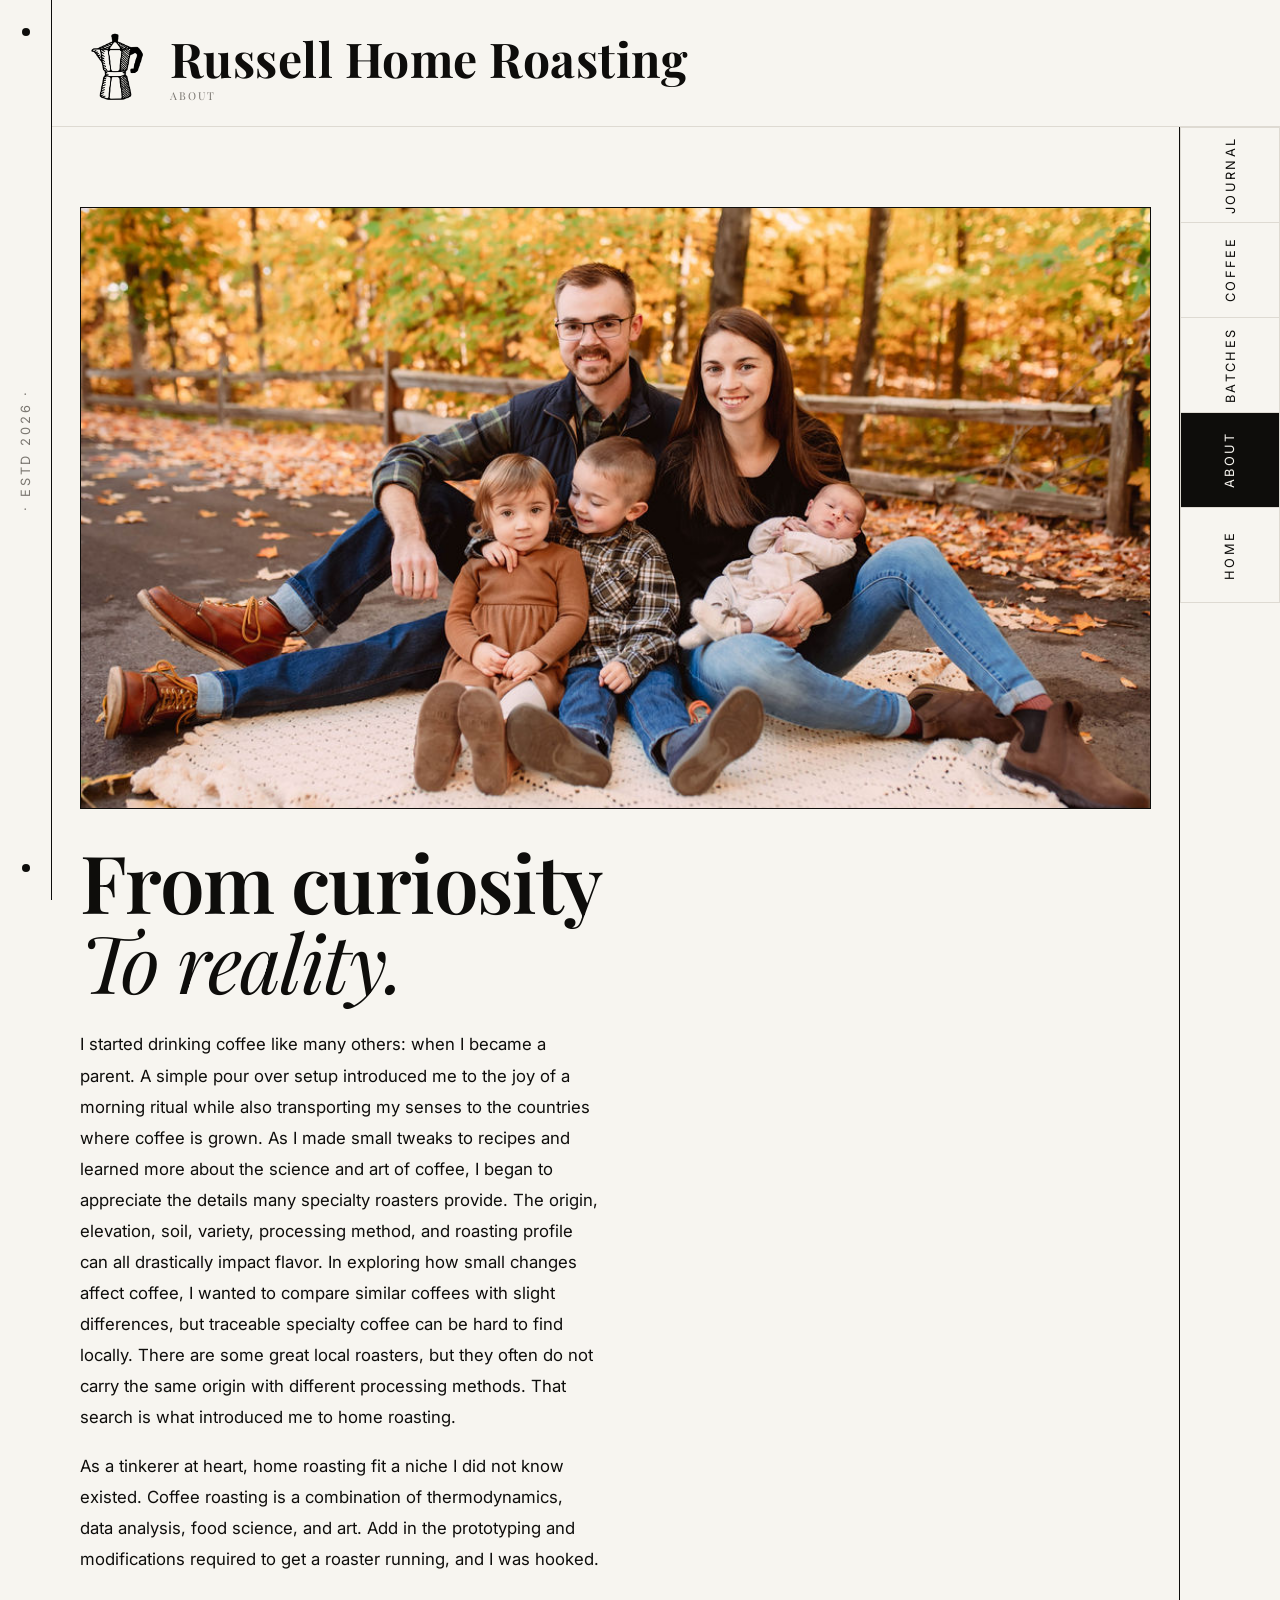
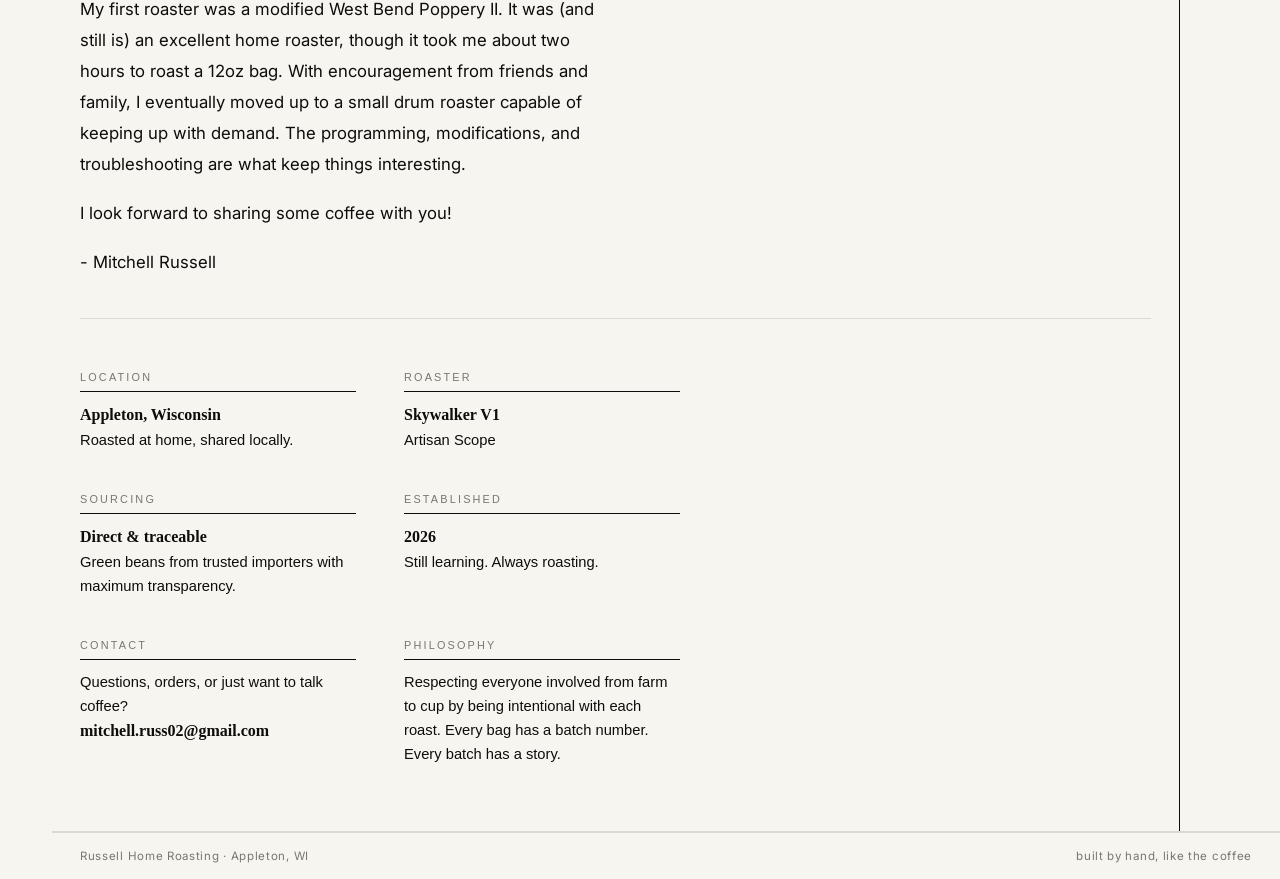
==== commit 13b9430a: "Add files via upload" ====
--- a/about.html
+++ b/about.html
@@ -4,6 +4,7 @@
   <meta charset="UTF-8" />
   <meta name="viewport" content="width=device-width, initial-scale=1.0" />
   <title>Russell Home Roasting — About</title>
+  <link rel="icon" href="favicon.ico" sizes="48x48"/>
   <link rel="stylesheet" href="rhr.css" />
   <link rel="stylesheet" href="rhr-bg-additions.css" />
 </head>
@@ -19,10 +20,15 @@
     <div class="content">
 
       <header>
-        <h1 class="brand">
-          Russell Home Roasting
-          <span>About</span>
-        </h1>
+        <div class="brand-lockup">
+          <a class="brand-mark" href="index.html" tabindex="-1" aria-hidden="true">
+            <img src="images/MokaShaded.png" width="917" height="917" alt="" />
+          </a>
+          <h1 class="brand">
+            Russell Home Roasting
+            <span>About</span>
+          </h1>
+        </div>
       </header>
 
       <div class="body-grid">
@@ -114,6 +120,6 @@
 
     </div>
   </main>
-
+ <script src="rhr-header.js"></script>
 </body>
 </html>
--- a/rhr.css
+++ b/rhr.css
@@ -93,6 +93,29 @@
   position: relative;
 }
 
+/* Moka pot sits to the left of the text title.
+   --mark-size is set by the script below to match the title's height
+   (one line of text = one line tall; wrapped text = taller).
+   The clamp() value is the fallback if scripts don't run. */
+.brand-lockup {
+  display: flex;
+  align-items: center;
+  gap: clamp(10px, 2.5vw, 20px);
+}
+.brand-lockup .brand { margin: 0; min-width: 0; }
+.brand-mark {
+  flex: 0 0 auto;
+  display: block;
+  line-height: 0;
+}
+.brand-mark img {
+  display: block;
+  width: var(--mark-size, clamp(48px, 9vw, 80px));
+  height: var(--mark-size, clamp(48px, 9vw, 80px));
+  max-width: 22vw;
+  max-height: 22vw;
+  object-fit: contain;
+}
 
 .brand {
   font-family: "Playfair Display", Georgia, serif;
